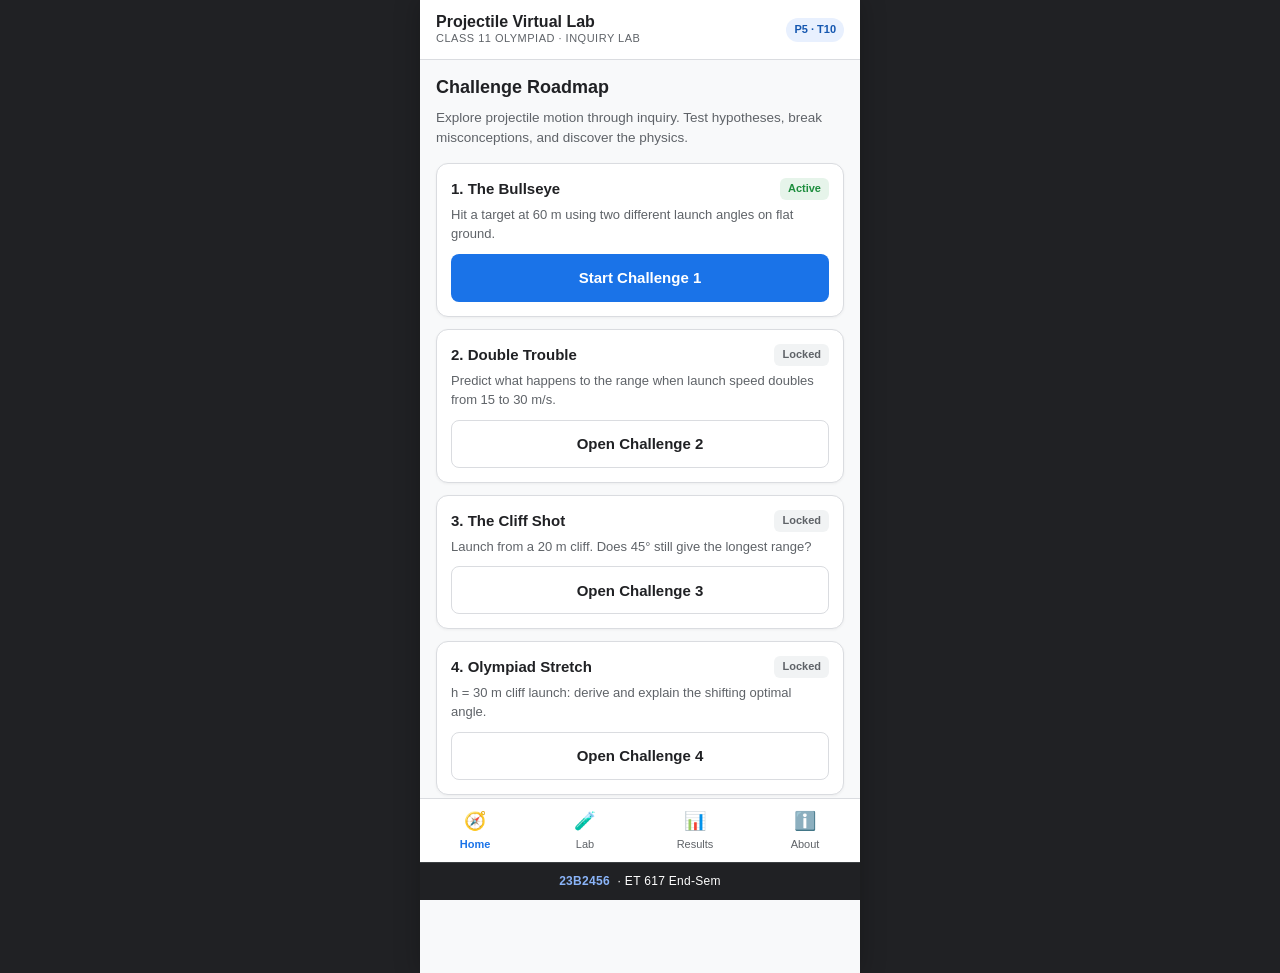
==== index.html @ 943bfa54 "feat: skeleton, physics, tests" ====
<!DOCTYPE html>
<html lang="en">
<head>
  <meta charset="UTF-8">
  <meta name="viewport" content="width=device-width, initial-scale=1.0, maximum-scale=1.0, user-scalable=no">
  <meta name="description" content="Projectile Motion Inquiry Virtual Lab for Class 11 Olympiad Physics">
  <title>Projectile Lab - 23B2456</title>
  <link rel="stylesheet" href="css/style.css">
</head>
<body>
  <div id="app">
    <!-- Header -->
    <header class="app-header">
      <div class="app-title-group">
        <h1 id="header-title">Projectile Virtual Lab</h1>
        <div class="sub" id="header-sub">Class 11 Olympiad · Inquiry Lab</div>
      </div>
      <span class="badge-tag" id="header-badge">P5 · T10</span>
    </header>

    <!-- Main Screens Container -->
    <main>
      <!-- Screen 1: Home (#/home) -->
      <section id="screen-home" class="screen">
        <h2 class="screen-heading">Challenge Roadmap</h2>
        <p class="screen-intro">Explore projectile motion through inquiry. Test hypotheses, break misconceptions, and discover the physics.</p>

        <div id="home-challenge-list">
          <div class="card" id="card-ch1">
            <div class="card-title">
              <span>1. The Bullseye</span>
              <span class="badge-status unlocked">Active</span>
            </div>
            <div class="card-desc">Hit a target at 60 m using two different launch angles on flat ground.</div>
            <a href="#/predict/1" class="btn btn-primary">Start Challenge 1</a>
          </div>

          <div class="card" id="card-ch2">
            <div class="card-title">
              <span>2. Double Trouble</span>
              <span class="badge-status">Locked</span>
            </div>
            <div class="card-desc">Predict what happens to the range when launch speed doubles from 15 to 30 m/s.</div>
            <a href="#/predict/2" class="btn btn-secondary">Open Challenge 2</a>
          </div>

          <div class="card" id="card-ch3">
            <div class="card-title">
              <span>3. The Cliff Shot</span>
              <span class="badge-status">Locked</span>
            </div>
            <div class="card-desc">Launch from a 20 m cliff. Does 45° still give the longest range?</div>
            <a href="#/predict/3" class="btn btn-secondary">Open Challenge 3</a>
          </div>

          <div class="card" id="card-ch4">
            <div class="card-title">
              <span>4. Olympiad Stretch</span>
              <span class="badge-status">Locked</span>
            </div>
            <div class="card-desc">h = 30 m cliff launch: derive and explain the shifting optimal angle.</div>
            <a href="#/predict/4" class="btn btn-secondary">Open Challenge 4</a>
          </div>
        </div>

        <div class="btn-row" style="margin-top: 14px;">
          <a href="#/about" class="btn btn-secondary">About Lab &amp; Token</a>
        </div>
      </section>

      <!-- Screen 2: Predict (#/predict or #/predict/:id) -->
      <section id="screen-predict" class="screen">
        <div class="card">
          <div class="card-title">
            <span id="predict-challenge-title">Hypothesis &amp; Prediction</span>
            <span class="badge-tag" id="predict-badge">Step 1 of 3</span>
          </div>
          <p class="card-desc" id="predict-challenge-desc">Form your hypothesis before running the experiment.</p>
        </div>

        <div class="route-placeholder" id="predict-container">
          <strong>Predict Screen Active</strong>
          <p>Learner selects/writes hypothesis and inputs prediction before testing in the Lab.</p>
        </div>

        <div class="btn-row" style="margin-top: 16px;">
          <a href="#/lab/1" class="btn btn-primary" id="predict-proceed-btn">Enter Virtual Lab &rarr;</a>
        </div>
      </section>

      <!-- Screen 3: Lab (#/lab or #/lab/:id) -->
      <section id="screen-lab" class="screen">
        <div class="card">
          <div class="card-title">
            <span id="lab-challenge-title">Virtual Lab: Trajectory Canvas</span>
            <span class="badge-tag" id="lab-badge">Experiment</span>
          </div>
          <p class="card-desc" id="lab-challenge-goal">Manipulate angle, speed, and height to observe trajectory.</p>
        </div>

        <div class="route-placeholder" id="lab-canvas-placeholder" style="min-height: 180px; display: flex; flex-direction: column; justify-content: center; align-items: center;">
          <strong style="color: var(--primary);">Canvas Simulation View</strong>
          <p>Interactive Canvas with ghost paths and steppers will be wired in Phase 2.</p>
        </div>

        <div class="btn-row" style="margin-top: 16px;">
          <a href="#/results/1" class="btn btn-primary" id="lab-results-btn">View Results &amp; Analysis &rarr;</a>
        </div>
      </section>

      <!-- Screen 4: Results (#/results or #/results/:id) -->
      <section id="screen-results" class="screen">
        <div class="card">
          <div class="card-title">
            <span id="results-title">Trial Results &amp; Data Table</span>
            <span class="badge-tag">Analysis</span>
          </div>
          <p class="card-desc">Compare predictions against experimental data.</p>
        </div>

        <div class="route-placeholder" id="results-container">
          <strong>Results Screen Active</strong>
          <p>Displays trial table, ghost trajectory comparisons, and range-vs-variable plots.</p>
        </div>

        <div class="btn-row" style="margin-top: 16px;">
          <a href="#/support/1" class="btn btn-accent" id="results-support-btn">Check Support Ladder &rarr;</a>
          <a href="#/summary" class="btn btn-primary" id="results-summary-btn">Go to Summary</a>
        </div>
      </section>

      <!-- Screen 5: Support / Revise (#/support or #/support/:id) -->
      <section id="screen-support" class="screen">
        <div class="card">
          <div class="card-title">
            <span id="support-title">Inquiry Support Ladder</span>
            <span class="badge-tag" style="background:#fef7e0; color:#b06000;">Scaffolding</span>
          </div>
          <p class="card-desc">Guided reflection to uncover misconceptions without giving away answers.</p>
        </div>

        <div class="route-placeholder" id="support-container">
          <strong>Support / Revise Screen Active</strong>
          <p>Multi-level support: Gap naming &rarr; Socratic question &rarr; Controlled sweep &rarr; Revise hypothesis.</p>
        </div>

        <div class="btn-row" style="margin-top: 16px;">
          <a href="#/lab/1" class="btn btn-primary" id="support-retest-btn">&larr; Return to Lab &amp; Re-test</a>
        </div>
      </section>

      <!-- Screen 6: Summary (#/summary) -->
      <section id="screen-summary" class="screen">
        <div class="card">
          <div class="card-title">
            <span>Inquiry Journey Summary</span>
            <span class="badge-tag">Progress</span>
          </div>
          <p class="card-desc">Key physical principles discovered during the inquiry.</p>
        </div>

        <div class="route-placeholder" id="summary-container">
          <strong>Summary Screen Active</strong>
          <p>Review completed challenges, synthesized formulas, and unlocked achievements.</p>
        </div>

        <div class="btn-row" style="margin-top: 16px;">
          <a href="#/home" class="btn btn-primary">&larr; Return to Roadmap</a>
        </div>
      </section>

      <!-- Screen 7: About (#/about) -->
      <section id="screen-about" class="screen">
        <div class="card">
          <div class="card-title">
            <span>About This Application</span>
            <span class="badge-tag">ET 617</span>
          </div>
          <p class="card-desc">Built for ET 617 End-Semester Examination.</p>
          <div style="font-size: 13.5px; line-height: 1.6; margin-top: 8px;">
            <p><strong>Candidate Roll No:</strong> 23B2456</p>
            <p><strong>Problem:</strong> P5 Inquiry-based virtual laboratory</p>
            <p><strong>Topic:</strong> T10 Projectile motion (angle &amp; speed vs range)</p>
            <p><strong>Learner:</strong> L6 Olympiad learner (Ananya, 16, Class 11)</p>
            <p><strong>Design Constraint:</strong> C3 Mobile-first, one-handed (360 px width)</p>
          </div>
        </div>

        <div class="card">
          <div class="card-title">
            <span>Physics Model &amp; Assumptions</span>
          </div>
          <div style="font-size: 13px; color: var(--text-muted); line-height: 1.5;">
            <ul style="padding-left: 18px;">
              <li>Ideal projectile motion: <strong>no air resistance</strong>.</li>
              <li>Gravitational acceleration <strong>g = 9.8 m/s²</strong> (uniform, downward).</li>
              <li>Flat landing surface at y = 0. Launch height h &ge; 0.</li>
              <li>Ranges R are measured horizontally from launch x = 0.</li>
            </ul>
          </div>
        </div>

        <div class="card">
          <div class="card-title">
            <span>C3: One-Handed Mobile Design</span>
          </div>
          <div style="font-size: 13px; color: var(--text-muted); line-height: 1.5;">
            <p>Optimized for 360 px screen width. All key actions, steppers, and navigation sit in the bottom thumb zone with tap targets &ge; 48 px. No drag-and-drop or hover-only interactions.</p>
          </div>
        </div>

        <div class="btn-row">
          <a href="#/home" class="btn btn-primary">&larr; Back to Challenges</a>
        </div>
      </section>
    </main>

    <!-- Persistent Bottom Navigation Bar (Thumb Zone) -->
    <nav class="bottom-nav" aria-label="Main Navigation">
      <a href="#/home" class="nav-item" id="nav-home">
        <span class="nav-icon">🧭</span>
        <span>Home</span>
      </a>
      <a href="#/lab/1" class="nav-item" id="nav-lab">
        <span class="nav-icon">🧪</span>
        <span>Lab</span>
      </a>
      <a href="#/results/1" class="nav-item" id="nav-results">
        <span class="nav-icon">📊</span>
        <span>Results</span>
      </a>
      <a href="#/about" class="nav-item" id="nav-about">
        <span class="nav-icon">ℹ️</span>
        <span>About</span>
      </a>
    </nav>

    <!-- Global Footer Visible on EVERY Screen -->
    <footer class="global-footer" id="app-footer">
      <span><strong>23B2456</strong> · ET 617 End-Sem</span>
    </footer>
  </div>

  <!-- Scripts -->
  <script src="js/config.js"></script>
  <script src="js/physics.js"></script>
  <script src="js/app.js"></script>
</body>
</html>
---- css/style.css ----
/* Projectile Virtual Lab - Mobile-First Styles (Constraint C3: 360px One-Handed) */

:root {
  --primary: #1a73e8;
  --primary-dark: #1557b0;
  --primary-light: #e8f0fe;
  --accent: #f2994a;
  --success: #1e8e3e;
  --danger: #d93025;
  --warning: #f9ab00;
  --bg-color: #f8f9fa;
  --surface: #ffffff;
  --text-main: #202124;
  --text-muted: #5f6368;
  --border: #dadce0;
  --border-focus: #1a73e8;
  --bottom-nav-height: 64px;
  --footer-height: 38px;
  --safe-bottom: calc(var(--bottom-nav-height) + var(--footer-height));
  --font-family: -apple-system, BlinkMacSystemFont, 'Segoe UI', Roboto, Helvetica, Arial, sans-serif;
}

* {
  box-sizing: border-box;
  margin: 0;
  padding: 0;
  -webkit-tap-highlight-color: transparent;
}

body {
  font-family: var(--font-family);
  background-color: #202124;
  color: var(--text-main);
  line-height: 1.45;
  font-size: 15px;
  display: flex;
  justify-content: center;
  min-height: 100vh;
  overflow-x: hidden;
}

/* App container constrained to 360px - 480px on desktop, 100% on mobile */
#app {
  width: 100%;
  max-width: 440px;
  min-height: 100vh;
  background-color: var(--bg-color);
  display: flex;
  flex-direction: column;
  position: relative;
  box-shadow: 0 0 24px rgba(0, 0, 0, 0.25);
  padding-bottom: var(--safe-bottom);
}

/* Header */
.app-header {
  background-color: var(--surface);
  border-bottom: 1px solid var(--border);
  padding: 12px 16px;
  position: sticky;
  top: 0;
  z-index: 100;
  display: flex;
  align-items: center;
  justify-content: space-between;
}

.app-title-group h1 {
  font-size: 16px;
  font-weight: 700;
  color: var(--text-main);
  line-height: 1.2;
}

.app-title-group .sub {
  font-size: 11px;
  color: var(--text-muted);
  text-transform: uppercase;
  letter-spacing: 0.5px;
}

.badge-tag {
  background: var(--primary-light);
  color: var(--primary-dark);
  font-size: 11px;
  font-weight: 600;
  padding: 4px 8px;
  border-radius: 12px;
}

/* Main Content Views */
main {
  flex: 1;
  padding: 14px 16px;
}

.screen {
  display: none;
  animation: fadeIn 0.15s ease-in-out;
}

.screen.active {
  display: block;
}

@keyframes fadeIn {
  from { opacity: 0; transform: translateY(4px); }
  to { opacity: 1; transform: translateY(0); }
}

/* Screen Typography & Card Components */
.screen-heading {
  font-size: 18px;
  font-weight: 700;
  margin-bottom: 8px;
  color: var(--text-main);
}

.screen-intro {
  font-size: 13.5px;
  color: var(--text-muted);
  margin-bottom: 16px;
}

.card {
  background: var(--surface);
  border: 1px solid var(--border);
  border-radius: 12px;
  padding: 14px;
  margin-bottom: 12px;
  box-shadow: 0 1px 3px rgba(0, 0, 0, 0.05);
}

.card-title {
  font-size: 15px;
  font-weight: 600;
  margin-bottom: 6px;
  display: flex;
  align-items: center;
  justify-content: space-between;
}

.card-desc {
  font-size: 13px;
  color: var(--text-muted);
  margin-bottom: 10px;
}

/* Thumb-Zone Action Buttons (C3: Tap target >= 48px) */
.btn {
  display: inline-flex;
  align-items: center;
  justify-content: center;
  min-height: 48px;
  padding: 0 20px;
  font-size: 15px;
  font-weight: 600;
  border-radius: 8px;
  border: none;
  cursor: pointer;
  text-decoration: none;
  user-select: none;
  transition: background-color 0.15s ease, transform 0.05s ease;
  width: 100%;
}

.btn:active {
  transform: scale(0.98);
}

.btn-primary {
  background-color: var(--primary);
  color: #ffffff;
}

.btn-primary:active {
  background-color: var(--primary-dark);
}

.btn-secondary {
  background-color: #ffffff;
  color: var(--text-main);
  border: 1px solid var(--border);
}

.btn-secondary:active {
  background-color: #f1f3f4;
}

.btn-accent {
  background-color: var(--accent);
  color: #ffffff;
}

.btn-row {
  display: flex;
  gap: 8px;
  margin-top: 10px;
}

.btn-row .btn {
  flex: 1;
}

/* Status Badges */
.badge-status {
  font-size: 11px;
  font-weight: 600;
  padding: 3px 8px;
  border-radius: 6px;
  background: #f1f3f4;
  color: var(--text-muted);
}

.badge-status.unlocked {
  background: #e6f4ea;
  color: var(--success);
}

.badge-status.completed {
  background: #ceead6;
  color: #0d652d;
}

/* Persistent Bottom Navigation (Thumb Zone) */
.bottom-nav {
  position: fixed;
  bottom: var(--footer-height);
  left: 50%;
  transform: translateX(-50%);
  width: 100%;
  max-width: 440px;
  height: var(--bottom-nav-height);
  background: var(--surface);
  border-top: 1px solid var(--border);
  display: flex;
  justify-content: space-around;
  align-items: center;
  z-index: 99;
}

.nav-item {
  flex: 1;
  display: flex;
  flex-direction: column;
  align-items: center;
  justify-content: center;
  height: 100%;
  min-height: 48px;
  text-decoration: none;
  color: var(--text-muted);
  font-size: 11px;
  font-weight: 500;
  transition: color 0.15s;
}

.nav-item .nav-icon {
  font-size: 18px;
  margin-bottom: 2px;
}

.nav-item.active {
  color: var(--primary);
  font-weight: 700;
}

/* Identity Footer on EVERY screen */
.global-footer {
  position: fixed;
  bottom: 0;
  left: 50%;
  transform: translateX(-50%);
  width: 100%;
  max-width: 440px;
  height: var(--footer-height);
  background: #202124;
  color: #ffffff;
  display: flex;
  align-items: center;
  justify-content: center;
  font-size: 12px;
  letter-spacing: 0.3px;
  font-weight: 500;
  z-index: 101;
  border-top: 1px solid #3c4043;
}

.global-footer strong {
  color: #8ab4f8;
  margin-right: 4px;
}

/* Placeholder box for initial phase */
.route-placeholder {
  background: #ffffff;
  border: 1px dashed var(--border);
  border-radius: 8px;
  padding: 16px;
  text-align: center;
  margin-top: 12px;
}

.route-placeholder p {
  color: var(--text-muted);
  font-size: 13px;
  margin-top: 6px;
}
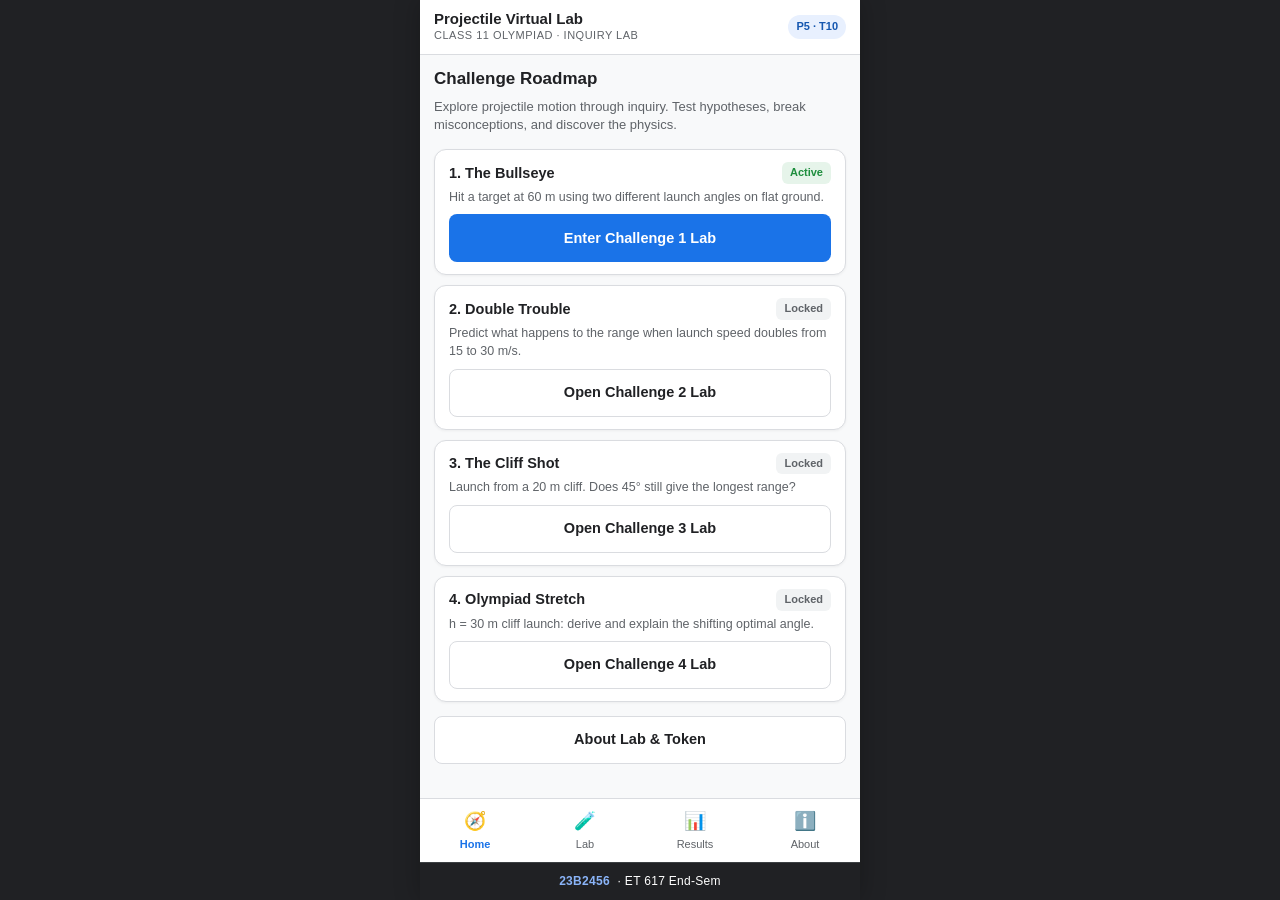
==== commit cd44cb5a: "feat: lab screen" ====
--- a/index.html
+++ b/index.html
@@ -32,7 +32,7 @@
               <span class="badge-status unlocked">Active</span>
             </div>
             <div class="card-desc">Hit a target at 60 m using two different launch angles on flat ground.</div>
-            <a href="#/predict/1" class="btn btn-primary">Start Challenge 1</a>
+            <a href="#/lab/1" class="btn btn-primary">Enter Challenge 1 Lab</a>
           </div>
 
           <div class="card" id="card-ch2">
@@ -41,7 +41,7 @@
               <span class="badge-status">Locked</span>
             </div>
             <div class="card-desc">Predict what happens to the range when launch speed doubles from 15 to 30 m/s.</div>
-            <a href="#/predict/2" class="btn btn-secondary">Open Challenge 2</a>
+            <a href="#/lab/2" class="btn btn-secondary">Open Challenge 2 Lab</a>
           </div>
 
           <div class="card" id="card-ch3">
@@ -50,7 +50,7 @@
               <span class="badge-status">Locked</span>
             </div>
             <div class="card-desc">Launch from a 20 m cliff. Does 45° still give the longest range?</div>
-            <a href="#/predict/3" class="btn btn-secondary">Open Challenge 3</a>
+            <a href="#/lab/3" class="btn btn-secondary">Open Challenge 3 Lab</a>
           </div>
 
           <div class="card" id="card-ch4">
@@ -59,7 +59,7 @@
               <span class="badge-status">Locked</span>
             </div>
             <div class="card-desc">h = 30 m cliff launch: derive and explain the shifting optimal angle.</div>
-            <a href="#/predict/4" class="btn btn-secondary">Open Challenge 4</a>
+            <a href="#/lab/4" class="btn btn-secondary">Open Challenge 4 Lab</a>
           </div>
         </div>
 
@@ -88,23 +88,94 @@
         </div>
       </section>
 
-      <!-- Screen 3: Lab (#/lab or #/lab/:id) -->
+      <!-- Screen 3: Lab Screen (#/lab or #/lab/:id) -->
       <section id="screen-lab" class="screen">
-        <div class="card">
-          <div class="card-title">
-            <span id="lab-challenge-title">Virtual Lab: Trajectory Canvas</span>
-            <span class="badge-tag" id="lab-badge">Experiment</span>
-          </div>
-          <p class="card-desc" id="lab-challenge-goal">Manipulate angle, speed, and height to observe trajectory.</p>
-        </div>
-
-        <div class="route-placeholder" id="lab-canvas-placeholder" style="min-height: 180px; display: flex; flex-direction: column; justify-content: center; align-items: center;">
-          <strong style="color: var(--primary);">Canvas Simulation View</strong>
-          <p>Interactive Canvas with ghost paths and steppers will be wired in Phase 2.</p>
-        </div>
-
-        <div class="btn-row" style="margin-top: 16px;">
-          <a href="#/results/1" class="btn btn-primary" id="lab-results-btn">View Results &amp; Analysis &rarr;</a>
+        <!-- Challenge Header Badge -->
+        <div style="display: flex; justify-content: space-between; align-items: center; margin-bottom: 6px;">
+          <span style="font-size: 13.5px; font-weight: 700; color: var(--text-main);" id="lab-challenge-title">Challenge 1: The Bullseye</span>
+          <span class="badge-tag">Canvas Lab</span>
+        </div>
+
+        <!-- Simulation Canvas -->
+        <div class="canvas-card">
+          <canvas id="sim-canvas" width="330" height="190"></canvas>
+        </div>
+
+        <!-- Notification Toast -->
+        <div id="lab-notification" class="lab-toast"></div>
+
+        <!-- Real-time Readouts -->
+        <div class="readouts-row">
+          <div class="readout-card">
+            <div class="readout-label">Range (R)</div>
+            <div class="readout-val" id="readout-range">-- m</div>
+          </div>
+          <div class="readout-card">
+            <div class="readout-label">Max Height (H)</div>
+            <div class="readout-val" id="readout-height">-- m</div>
+          </div>
+          <div class="readout-card">
+            <div class="readout-label">Flight Time (T)</div>
+            <div class="readout-val" id="readout-time">-- s</div>
+          </div>
+        </div>
+
+        <!-- Thumb-Zone Controls Card (C3: Mobile-First Steppers) -->
+        <div class="controls-card">
+          <!-- Launch Angle Stepper -->
+          <div class="control-group" id="control-group-theta">
+            <div class="control-header">
+              <span class="control-title">Angle (&theta;)</span>
+              <span class="control-value-badge" id="val-theta">45 °</span>
+            </div>
+            <div class="stepper-row">
+              <button type="button" class="btn-stepper" id="btn-minus-theta" aria-label="Decrease Angle by 1 degree">&minus;</button>
+              <input type="range" class="var-slider" id="slider-theta" min="0" max="90" step="1" value="45" aria-label="Angle Slider">
+              <button type="button" class="btn-stepper" id="btn-plus-theta" aria-label="Increase Angle by 1 degree">&plus;</button>
+            </div>
+            <div class="lock-note" id="lock-note-theta"></div>
+          </div>
+
+          <!-- Launch Speed Stepper -->
+          <div class="control-group" id="control-group-v">
+            <div class="control-header">
+              <span class="control-title">Speed (v)</span>
+              <span class="control-value-badge" id="val-v">20 m/s</span>
+            </div>
+            <div class="stepper-row">
+              <button type="button" class="btn-stepper" id="btn-minus-v" aria-label="Decrease Speed by 1 m/s">&minus;</button>
+              <input type="range" class="var-slider" id="slider-v" min="5" max="40" step="1" value="20" aria-label="Speed Slider">
+              <button type="button" class="btn-stepper" id="btn-plus-v" aria-label="Increase Speed by 1 m/s">&plus;</button>
+            </div>
+            <div class="lock-note" id="lock-note-v"></div>
+          </div>
+
+          <!-- Launch Height Stepper -->
+          <div class="control-group" id="control-group-h">
+            <div class="control-header">
+              <span class="control-title">Cliff Height (h)</span>
+              <span class="control-value-badge" id="val-h">0 m</span>
+            </div>
+            <div class="stepper-row">
+              <button type="button" class="btn-stepper" id="btn-minus-h" aria-label="Decrease Height by 1 meter">&minus;</button>
+              <input type="range" class="var-slider" id="slider-h" min="0" max="30" step="1" value="0" aria-label="Height Slider">
+              <button type="button" class="btn-stepper" id="btn-plus-h" aria-label="Increase Height by 1 meter">&plus;</button>
+            </div>
+            <div class="lock-note" id="lock-note-h"></div>
+          </div>
+        </div>
+
+        <!-- Thumb-Zone Primary Action: Launch Button -->
+        <div class="launch-bar">
+          <button type="button" class="btn btn-launch" id="btn-launch">
+            🚀 Launch Projectile
+          </button>
+        </div>
+
+        <!-- Secondary Actions Row -->
+        <div class="btn-row" style="margin-top: 8px;">
+          <button type="button" class="btn btn-secondary" id="btn-reset-trials" style="font-size: 13px;">Clear Trials</button>
+          <a href="#/results/1" class="btn btn-secondary" id="lab-results-btn" style="font-size: 13px;">Results &rarr;</a>
         </div>
       </section>
 
@@ -186,6 +257,22 @@
           </div>
         </div>
 
+        <!-- C3 One-Hand Mode Note -->
+        <div class="card" style="border-left: 4px solid var(--primary);">
+          <div class="card-title">
+            <span>📱 One-Hand Mode (Constraint C3)</span>
+          </div>
+          <div style="font-size: 13px; color: var(--text-muted); line-height: 1.55;">
+            <p>Designed specifically for <strong>360 px viewport width</strong> with zero horizontal scrolling. Primary controls sit in the lower 40% thumb zone:</p>
+            <ul style="padding-left: 18px; margin-top: 6px;">
+              <li><strong>Big &plus; / &minus; Steppers:</strong> 48&times;48 px tap targets for easy one-thumb precision without micro-dragging.</li>
+              <li><strong>Bottom Action Bar:</strong> 52 px Launch button easily reachable with one thumb.</li>
+              <li><strong>Fixed Bottom Navigation:</strong> Switch between Home, Lab, Results, and About using one thumb.</li>
+              <li><strong>Zero Hover-Only:</strong> Completely accessible via direct tap with no drag-and-drop required.</li>
+            </ul>
+          </div>
+        </div>
+
         <div class="card">
           <div class="card-title">
             <span>Physics Model &amp; Assumptions</span>
@@ -197,15 +284,6 @@
               <li>Flat landing surface at y = 0. Launch height h &ge; 0.</li>
               <li>Ranges R are measured horizontally from launch x = 0.</li>
             </ul>
-          </div>
-        </div>
-
-        <div class="card">
-          <div class="card-title">
-            <span>C3: One-Handed Mobile Design</span>
-          </div>
-          <div style="font-size: 13px; color: var(--text-muted); line-height: 1.5;">
-            <p>Optimized for 360 px screen width. All key actions, steppers, and navigation sit in the bottom thumb zone with tap targets &ge; 48 px. No drag-and-drop or hover-only interactions.</p>
           </div>
         </div>
 
@@ -244,6 +322,8 @@
   <!-- Scripts -->
   <script src="js/config.js"></script>
   <script src="js/physics.js"></script>
+  <script src="js/state.js"></script>
+  <script src="js/lab.js"></script>
   <script src="js/app.js"></script>
 </body>
 </html>
--- a/css/style.css
+++ b/css/style.css
@@ -4,9 +4,11 @@
   --primary: #1a73e8;
   --primary-dark: #1557b0;
   --primary-light: #e8f0fe;
-  --accent: #f2994a;
+  --accent: #e37400;
   --success: #1e8e3e;
+  --success-light: #e6f4ea;
   --danger: #d93025;
+  --danger-light: #fce8e6;
   --warning: #f9ab00;
   --bg-color: #f8f9fa;
   --surface: #ffffff;
@@ -39,7 +41,7 @@
   overflow-x: hidden;
 }
 
-/* App container constrained to 360px - 480px on desktop, 100% on mobile */
+/* App container constrained to 360px - 440px on desktop, 100% on mobile */
 #app {
   width: 100%;
   max-width: 440px;
@@ -56,7 +58,7 @@
 .app-header {
   background-color: var(--surface);
   border-bottom: 1px solid var(--border);
-  padding: 12px 16px;
+  padding: 10px 14px;
   position: sticky;
   top: 0;
   z-index: 100;
@@ -66,7 +68,7 @@
 }
 
 .app-title-group h1 {
-  font-size: 16px;
+  font-size: 15px;
   font-weight: 700;
   color: var(--text-main);
   line-height: 1.2;
@@ -91,7 +93,7 @@
 /* Main Content Views */
 main {
   flex: 1;
-  padding: 14px 16px;
+  padding: 12px 14px;
 }
 
 .screen {
@@ -110,40 +112,40 @@
 
 /* Screen Typography & Card Components */
 .screen-heading {
-  font-size: 18px;
+  font-size: 17px;
   font-weight: 700;
-  margin-bottom: 8px;
+  margin-bottom: 6px;
   color: var(--text-main);
 }
 
 .screen-intro {
-  font-size: 13.5px;
-  color: var(--text-muted);
-  margin-bottom: 16px;
+  font-size: 13px;
+  color: var(--text-muted);
+  margin-bottom: 14px;
 }
 
 .card {
   background: var(--surface);
   border: 1px solid var(--border);
   border-radius: 12px;
-  padding: 14px;
-  margin-bottom: 12px;
+  padding: 12px 14px;
+  margin-bottom: 10px;
   box-shadow: 0 1px 3px rgba(0, 0, 0, 0.05);
 }
 
 .card-title {
-  font-size: 15px;
-  font-weight: 600;
-  margin-bottom: 6px;
+  font-size: 14.5px;
+  font-weight: 600;
+  margin-bottom: 4px;
   display: flex;
   align-items: center;
   justify-content: space-between;
 }
 
 .card-desc {
-  font-size: 13px;
-  color: var(--text-muted);
-  margin-bottom: 10px;
+  font-size: 12.5px;
+  color: var(--text-muted);
+  margin-bottom: 8px;
 }
 
 /* Thumb-Zone Action Buttons (C3: Tap target >= 48px) */
@@ -152,8 +154,8 @@
   align-items: center;
   justify-content: center;
   min-height: 48px;
-  padding: 0 20px;
-  font-size: 15px;
+  padding: 0 16px;
+  font-size: 14.5px;
   font-weight: 600;
   border-radius: 8px;
   border: none;
@@ -192,6 +194,16 @@
   color: #ffffff;
 }
 
+.btn-danger-outline {
+  background-color: transparent;
+  color: var(--danger);
+  border: 1px solid var(--danger);
+}
+
+.btn-danger-outline:active {
+  background-color: var(--danger-light);
+}
+
 .btn-row {
   display: flex;
   gap: 8px;
@@ -220,6 +232,207 @@
 .badge-status.completed {
   background: #ceead6;
   color: #0d652d;
+}
+
+/* ==================================================== */
+/* LAB SCREEN SPECIFIC STYLES (Canvas, Readouts, Controls) */
+/* ==================================================== */
+
+.canvas-card {
+  background: var(--surface);
+  border: 1px solid var(--border);
+  border-radius: 12px;
+  overflow: hidden;
+  margin-bottom: 8px;
+  box-shadow: 0 1px 3px rgba(0, 0, 0, 0.06);
+}
+
+#sim-canvas {
+  width: 100%;
+  display: block;
+  touch-action: none;
+}
+
+/* Readouts Row */
+.readouts-row {
+  display: grid;
+  grid-template-columns: repeat(3, 1fr);
+  gap: 6px;
+  margin-bottom: 8px;
+}
+
+.readout-card {
+  background: var(--surface);
+  border: 1px solid var(--border);
+  border-radius: 8px;
+  padding: 6px 8px;
+  text-align: center;
+}
+
+.readout-label {
+  font-size: 10.5px;
+  text-transform: uppercase;
+  color: var(--text-muted);
+  font-weight: 600;
+  letter-spacing: 0.3px;
+}
+
+.readout-val {
+  font-size: 15px;
+  font-weight: 700;
+  color: var(--primary);
+  margin-top: 2px;
+}
+
+/* Notification Toast */
+.lab-toast {
+  display: none;
+  background: #202124;
+  color: #ffffff;
+  font-size: 12.5px;
+  font-weight: 500;
+  padding: 8px 12px;
+  border-radius: 8px;
+  margin-bottom: 8px;
+  text-align: center;
+  transition: opacity 0.2s ease;
+}
+
+.lab-toast.visible {
+  display: block;
+  animation: fadeIn 0.2s ease;
+}
+
+.lab-toast.success {
+  background: #0d652d;
+  color: #ffffff;
+}
+
+.lab-toast.info {
+  background: #1a73e8;
+  color: #ffffff;
+}
+
+/* Controls Bottom-Sheet / Container */
+.controls-card {
+  background: var(--surface);
+  border: 1px solid var(--border);
+  border-radius: 12px;
+  padding: 10px 12px;
+  margin-bottom: 8px;
+}
+
+.control-group {
+  margin-bottom: 8px;
+}
+
+.control-group:last-child {
+  margin-bottom: 0;
+}
+
+.control-header {
+  display: flex;
+  justify-content: space-between;
+  align-items: center;
+  margin-bottom: 4px;
+}
+
+.control-title {
+  font-size: 12.5px;
+  font-weight: 600;
+  color: var(--text-main);
+}
+
+.control-value-badge {
+  font-size: 13.5px;
+  font-weight: 700;
+  color: var(--primary);
+}
+
+/* One-Handed Stepper Component */
+.stepper-row {
+  display: flex;
+  align-items: center;
+  gap: 8px;
+}
+
+.btn-stepper {
+  flex: 0 0 54px;
+  height: 48px;
+  min-height: 48px;
+  border-radius: 8px;
+  border: 1px solid var(--border);
+  background: #f8f9fa;
+  color: var(--text-main);
+  font-size: 20px;
+  font-weight: 600;
+  display: flex;
+  align-items: center;
+  justify-content: center;
+  cursor: pointer;
+  touch-action: manipulation;
+  user-select: none;
+}
+
+.btn-stepper:active:not(:disabled) {
+  background: #e8eaed;
+  transform: scale(0.96);
+}
+
+.btn-stepper:disabled {
+  opacity: 0.35;
+  cursor: not-allowed;
+}
+
+/* Secondary Range Slider */
+.var-slider {
+  flex: 1;
+  height: 36px;
+  accent-color: var(--primary);
+  cursor: pointer;
+}
+
+.var-slider:disabled {
+  opacity: 0.35;
+  cursor: not-allowed;
+}
+
+.lock-note {
+  font-size: 11px;
+  color: #b06000;
+  margin-top: 2px;
+  font-weight: 500;
+  display: none;
+}
+
+.locked-var .control-title {
+  color: var(--text-muted);
+}
+
+.locked-var .control-value-badge {
+  color: var(--text-muted);
+}
+
+/* Launch Action Bar (Thumb-Zone Priority) */
+.launch-bar {
+  margin-top: 4px;
+}
+
+.btn-launch {
+  height: 52px;
+  min-height: 52px;
+  font-size: 16px;
+  font-weight: 700;
+  letter-spacing: 0.5px;
+  background: var(--primary);
+  color: #ffffff;
+  border-radius: 10px;
+  box-shadow: 0 2px 6px rgba(26, 115, 232, 0.3);
+}
+
+.btn-launch:active {
+  background: var(--primary-dark);
+  box-shadow: 0 1px 3px rgba(26, 115, 232, 0.4);
 }
 
 /* Persistent Bottom Navigation (Thumb Zone) */
@@ -290,7 +503,7 @@
   margin-right: 4px;
 }
 
-/* Placeholder box for initial phase */
+/* Placeholder box */
 .route-placeholder {
   background: #ffffff;
   border: 1px dashed var(--border);
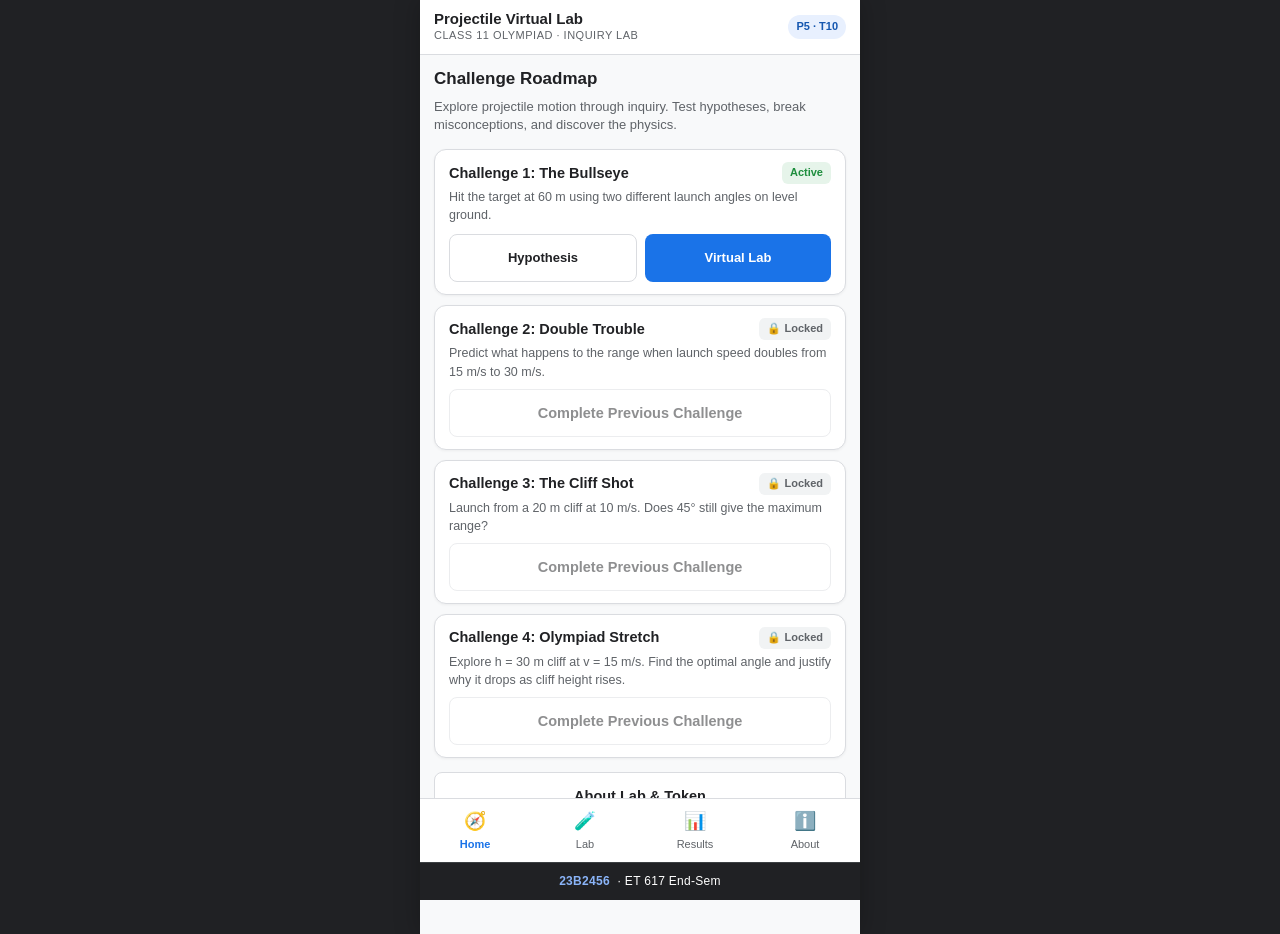
==== commit 909b0eaf: "feat: challenges and screens" ====
--- a/index.html
+++ b/index.html
@@ -322,6 +322,7 @@
   <!-- Scripts -->
   <script src="js/config.js"></script>
   <script src="js/physics.js"></script>
+  <script src="js/content.js"></script>
   <script src="js/state.js"></script>
   <script src="js/lab.js"></script>
   <script src="js/app.js"></script>
--- a/css/style.css
+++ b/css/style.css
@@ -518,3 +518,185 @@
   font-size: 13px;
   margin-top: 6px;
 }
+
+
+/* ==================================================== */
+/* PREDICT SCREEN & FORM STYLES */
+/* ==================================================== */
+
+.predict-form {
+  margin-top: 10px;
+}
+
+.mcq-option-list {
+  display: flex;
+  flex-direction: column;
+  gap: 8px;
+  margin: 12px 0;
+}
+
+.mcq-option {
+  display: flex;
+  align-items: center;
+  gap: 10px;
+  background: #ffffff;
+  border: 1.5px solid var(--border);
+  border-radius: 8px;
+  padding: 12px 14px;
+  cursor: pointer;
+  font-size: 14px;
+  font-weight: 500;
+  transition: all 0.15s ease;
+  user-select: none;
+  min-height: 48px;
+}
+
+.mcq-option:active {
+  background: var(--primary-light);
+}
+
+.mcq-option.selected {
+  border-color: var(--primary);
+  background: var(--primary-light);
+  color: var(--primary-dark);
+  font-weight: 600;
+}
+
+.mcq-option input[type="radio"] {
+  accent-color: var(--primary);
+  width: 18px;
+  height: 18px;
+}
+
+.numeric-input-group {
+  display: flex;
+  align-items: center;
+  gap: 8px;
+  margin: 14px 0;
+}
+
+.num-input {
+  flex: 1;
+  height: 48px;
+  border: 1.5px solid var(--border);
+  border-radius: 8px;
+  padding: 0 14px;
+  font-size: 16px;
+  font-weight: 600;
+  color: var(--text-main);
+  outline: none;
+}
+
+.num-input:focus {
+  border-color: var(--border-focus);
+}
+
+.unit-addon {
+  font-size: 15px;
+  font-weight: 600;
+  color: var(--text-muted);
+  min-width: 30px;
+}
+
+.baseline-box {
+  background: #f1f3f4;
+  border-left: 4px solid var(--primary);
+  border-radius: 6px;
+  padding: 10px 12px;
+  font-size: 13px;
+  margin-bottom: 12px;
+  line-height: 1.45;
+}
+
+/* ==================================================== */
+/* RESULTS SCREEN & TRIAL TABLE */
+/* ==================================================== */
+
+.table-responsive {
+  width: 100%;
+  overflow-x: auto;
+  margin-top: 8px;
+  border-radius: 8px;
+  border: 1px solid var(--border);
+}
+
+.trial-table {
+  width: 100%;
+  border-collapse: collapse;
+  font-size: 12.5px;
+  text-align: center;
+  background: #ffffff;
+}
+
+.trial-table th {
+  background: #f1f3f4;
+  padding: 8px 6px;
+  font-weight: 600;
+  color: var(--text-muted);
+  border-bottom: 1px solid var(--border);
+}
+
+.trial-table td {
+  padding: 8px 6px;
+  border-bottom: 1px solid #edf0f2;
+  color: var(--text-main);
+}
+
+.trial-table tr.highlight-hit td {
+  background-color: #e6f4ea;
+  font-weight: 700;
+  color: #0d652d;
+}
+
+/* Mini Bar Chart for Trials */
+.mini-chart {
+  display: flex;
+  flex-direction: column;
+  gap: 6px;
+  margin: 12px 0;
+}
+
+.chart-bar-row {
+  display: flex;
+  align-items: center;
+  gap: 8px;
+  font-size: 11.5px;
+}
+
+.chart-label {
+  flex: 0 0 60px;
+  font-weight: 600;
+  color: var(--text-muted);
+  text-align: right;
+}
+
+.chart-bar-bg {
+  flex: 1;
+  height: 20px;
+  background: #f1f3f4;
+  border-radius: 4px;
+  overflow: hidden;
+  position: relative;
+}
+
+.chart-bar-fill {
+  height: 100%;
+  background: var(--primary);
+  border-radius: 4px;
+  transition: width 0.3s ease;
+}
+
+.chart-bar-fill.hit {
+  background: var(--success);
+}
+
+.chart-val {
+  flex: 0 0 45px;
+  font-weight: 700;
+  color: var(--text-main);
+}
+
+.spot-flaw-card {
+  border: 1.5px dashed var(--accent);
+  background: #fff8e1;
+}
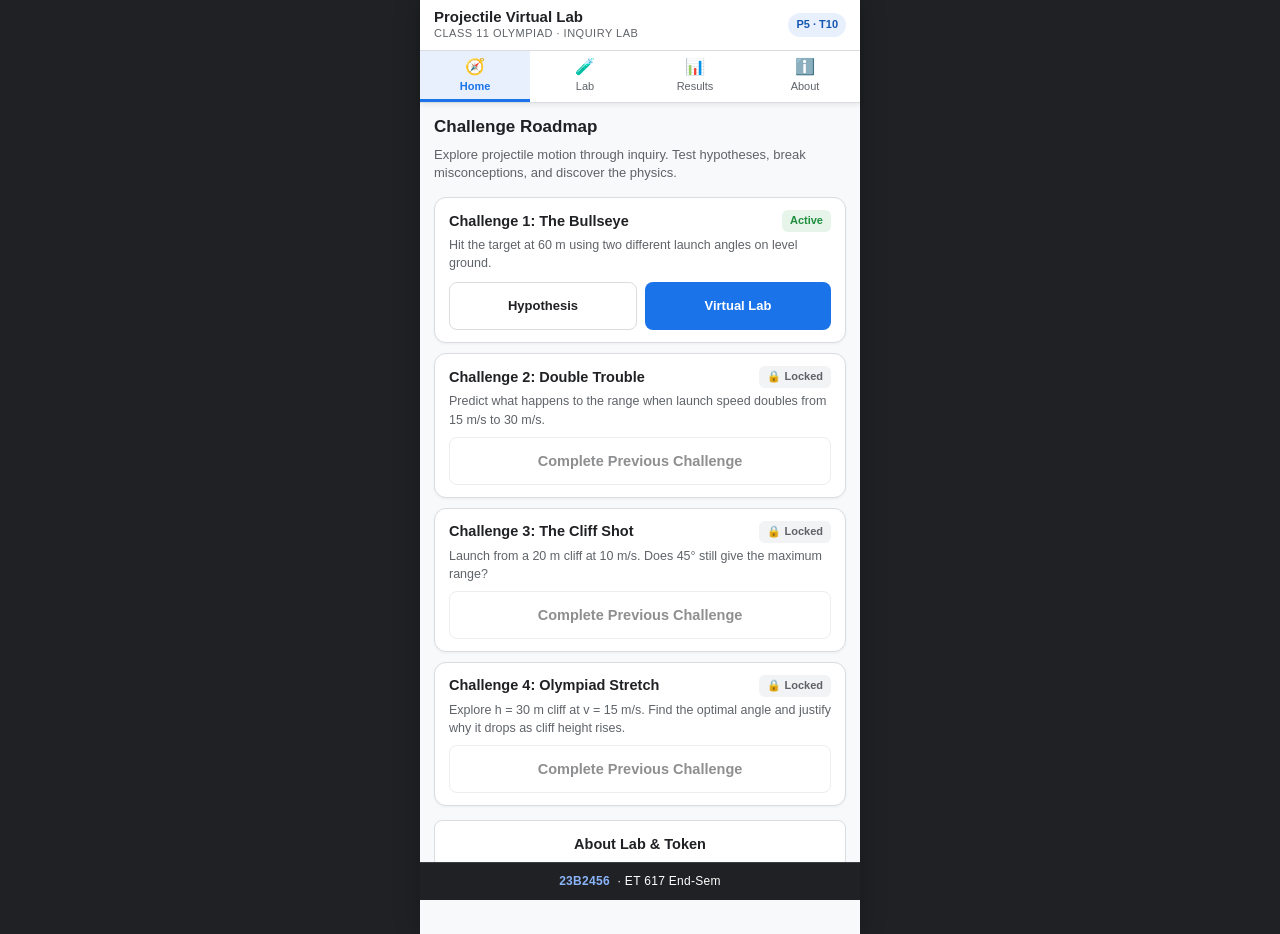
==== commit d87d7fd2: "feat(ui): relocate navigation menu to top of phone" ====
--- a/index.html
+++ b/index.html
@@ -9,13 +9,35 @@
 </head>
 <body>
   <div id="app">
-    <!-- Header -->
-    <header class="app-header">
-      <div class="app-title-group">
-        <h1 id="header-title">Projectile Virtual Lab</h1>
-        <div class="sub" id="header-sub">Class 11 Olympiad · Inquiry Lab</div>
+    <!-- Top Header & Menu Tab Navigation -->
+    <header class="app-top-bar">
+      <div class="app-header">
+        <div class="app-title-group">
+          <h1 id="header-title">Projectile Virtual Lab</h1>
+          <div class="sub" id="header-sub">Class 11 Olympiad · Inquiry Lab</div>
+        </div>
+        <span class="badge-tag" id="header-badge">P5 · T10</span>
       </div>
-      <span class="badge-tag" id="header-badge">P5 · T10</span>
+
+      <!-- Top Menu Tab Bar -->
+      <nav class="top-nav" aria-label="Main Navigation">
+        <a href="#/home" class="nav-item" id="nav-home">
+          <span class="nav-icon">🧭</span>
+          <span>Home</span>
+        </a>
+        <a href="#/lab/1" class="nav-item" id="nav-lab">
+          <span class="nav-icon">🧪</span>
+          <span>Lab</span>
+        </a>
+        <a href="#/results/1" class="nav-item" id="nav-results">
+          <span class="nav-icon">📊</span>
+          <span>Results</span>
+        </a>
+        <a href="#/about" class="nav-item" id="nav-about">
+          <span class="nav-icon">ℹ️</span>
+          <span>About</span>
+        </a>
+      </nav>
     </header>
 
     <!-- Main Screens Container -->
@@ -287,31 +309,32 @@
           </div>
         </div>
 
+        <!-- AI Functionality Disclosure -->
+        <div class="card">
+          <div class="card-title">
+            <span>🤖 AI Socratic Guide &amp; Safety</span>
+          </div>
+          <div style="font-size: 13px; color: var(--text-muted); line-height: 1.55;">
+            <p>Powered by <strong>Google Gemini REST API</strong> through a Vercel serverless function (<code>/api/feedback</code>). The engine provides Socratic questions (&le; 25 words) without revealing numerical answers. All responses pass through a strict regex-based answer-leak validator, with automatic offline rule-based fallback when offline or without an API key.</p>
+          </div>
+        </div>
+
+        <!-- Storage & Session Reset -->
+        <div class="card">
+          <div class="card-title">
+            <span>Session &amp; Progress Management</span>
+          </div>
+          <p class="card-desc">Clear local storage and reset all challenge progress to start fresh.</p>
+          <button type="button" class="btn btn-danger-outline" id="btn-reset-all" style="font-size: 13.5px; height: 44px; min-height: 44px;">
+            ⚠️ Reset All Progress &amp; Data
+          </button>
+        </div>
+
         <div class="btn-row">
           <a href="#/home" class="btn btn-primary">&larr; Back to Challenges</a>
         </div>
       </section>
     </main>
-
-    <!-- Persistent Bottom Navigation Bar (Thumb Zone) -->
-    <nav class="bottom-nav" aria-label="Main Navigation">
-      <a href="#/home" class="nav-item" id="nav-home">
-        <span class="nav-icon">🧭</span>
-        <span>Home</span>
-      </a>
-      <a href="#/lab/1" class="nav-item" id="nav-lab">
-        <span class="nav-icon">🧪</span>
-        <span>Lab</span>
-      </a>
-      <a href="#/results/1" class="nav-item" id="nav-results">
-        <span class="nav-icon">📊</span>
-        <span>Results</span>
-      </a>
-      <a href="#/about" class="nav-item" id="nav-about">
-        <span class="nav-icon">ℹ️</span>
-        <span>About</span>
-      </a>
-    </nav>
 
     <!-- Global Footer Visible on EVERY Screen -->
     <footer class="global-footer" id="app-footer">
@@ -323,7 +346,10 @@
   <script src="js/config.js"></script>
   <script src="js/physics.js"></script>
   <script src="js/content.js"></script>
+  <script src="js/validator.js"></script>
   <script src="js/state.js"></script>
+  <script src="js/diagnose.js"></script>
+  <script src="js/ai.js"></script>
   <script src="js/lab.js"></script>
   <script src="js/app.js"></script>
 </body>
--- a/css/style.css
+++ b/css/style.css
@@ -16,9 +16,9 @@
   --text-muted: #5f6368;
   --border: #dadce0;
   --border-focus: #1a73e8;
-  --bottom-nav-height: 64px;
+  --top-nav-height: 52px;
   --footer-height: 38px;
-  --safe-bottom: calc(var(--bottom-nav-height) + var(--footer-height));
+  --safe-bottom: calc(var(--footer-height) + 16px);
   --font-family: -apple-system, BlinkMacSystemFont, 'Segoe UI', Roboto, Helvetica, Arial, sans-serif;
 }
 
@@ -54,14 +54,11 @@
   padding-bottom: var(--safe-bottom);
 }
 
-/* Header */
+/* Header within top bar */
 .app-header {
   background-color: var(--surface);
   border-bottom: 1px solid var(--border);
   padding: 10px 14px;
-  position: sticky;
-  top: 0;
-  z-index: 100;
   display: flex;
   align-items: center;
   justify-content: space-between;
@@ -435,21 +432,34 @@
   box-shadow: 0 1px 3px rgba(26, 115, 232, 0.4);
 }
 
-/* Persistent Bottom Navigation (Thumb Zone) */
-.bottom-nav {
-  position: fixed;
-  bottom: var(--footer-height);
-  left: 50%;
-  transform: translateX(-50%);
+/* Top Header & Navigation Container (Sticky at top of phone) */
+.app-top-bar {
+  position: sticky;
+  top: 0;
+  z-index: 100;
+  background-color: var(--surface);
+  box-shadow: 0 2px 5px rgba(0, 0, 0, 0.08);
+}
+
+.app-header {
+  background-color: var(--surface);
+  border-bottom: 1px solid var(--border);
+  padding: 8px 14px;
+  display: flex;
+  align-items: center;
+  justify-content: space-between;
+}
+
+/* Top Navigation Tab Bar */
+.top-nav, .bottom-nav {
   width: 100%;
-  max-width: 440px;
-  height: var(--bottom-nav-height);
+  height: var(--top-nav-height);
   background: var(--surface);
-  border-top: 1px solid var(--border);
+  border-bottom: 1px solid var(--border);
   display: flex;
   justify-content: space-around;
   align-items: center;
-  z-index: 99;
+  position: relative;
 }
 
 .nav-item {
@@ -464,17 +474,20 @@
   color: var(--text-muted);
   font-size: 11px;
   font-weight: 500;
-  transition: color 0.15s;
+  transition: all 0.15s ease;
+  border-bottom: 3px solid transparent;
 }
 
 .nav-item .nav-icon {
-  font-size: 18px;
-  margin-bottom: 2px;
+  font-size: 16px;
+  margin-bottom: 1px;
 }
 
 .nav-item.active {
   color: var(--primary);
   font-weight: 700;
+  border-bottom: 3px solid var(--primary);
+  background: var(--primary-light);
 }
 
 /* Identity Footer on EVERY screen */
@@ -700,3 +713,144 @@
   border: 1.5px dashed var(--accent);
   background: #fff8e1;
 }
+
+
+/* ==================================================== */
+/* SUPPORT LADDER & SCAFFOLDING STYLES */
+/* ==================================================== */
+
+.ladder-stepper-nav {
+  display: flex;
+  justify-content: space-between;
+  margin-bottom: 12px;
+  background: #ffffff;
+  padding: 8px 10px;
+  border-radius: 8px;
+  border: 1px solid var(--border);
+}
+
+.ladder-step-indicator {
+  display: flex;
+  align-items: center;
+  gap: 4px;
+  font-size: 11.5px;
+  font-weight: 600;
+  color: var(--text-muted);
+}
+
+.ladder-step-indicator.active {
+  color: var(--primary);
+}
+
+.ladder-step-indicator.done {
+  color: var(--success);
+}
+
+.ladder-step-circle {
+  width: 20px;
+  height: 20px;
+  border-radius: 50%;
+  background: #e8eaed;
+  display: flex;
+  align-items: center;
+  justify-content: center;
+  font-size: 10px;
+}
+
+.ladder-step-indicator.active .ladder-step-circle {
+  background: var(--primary);
+  color: #ffffff;
+}
+
+.ladder-step-indicator.done .ladder-step-circle {
+  background: var(--success);
+  color: #ffffff;
+}
+
+.socratic-box {
+  background: #fef7e0;
+  border-left: 4px solid var(--warning);
+  border-radius: 8px;
+  padding: 12px 14px;
+  margin: 10px 0;
+  font-size: 13.5px;
+  line-height: 1.55;
+  color: #372b02;
+}
+
+.harder-followup-card {
+  background: #f3e8fd;
+  border-left: 4px solid #8430ce;
+  border-radius: 8px;
+  padding: 12px 14px;
+  margin: 10px 0;
+  text-align: left;
+}
+
+.harder-followup-title {
+  font-size: 13.5px;
+  font-weight: 700;
+  color: #581694;
+  margin-bottom: 4px;
+}
+
+.harder-followup-text {
+  font-size: 13px;
+  line-height: 1.5;
+  color: #2e1065;
+}
+
+/* Range-vs-Variable Chart Container */
+.sweep-graph-container {
+  background: #ffffff;
+  border: 1px solid var(--border);
+  border-radius: 8px;
+  padding: 10px;
+  margin: 10px 0;
+  position: relative;
+}
+
+.sweep-svg {
+  width: 100%;
+  height: 160px;
+  display: block;
+}
+
+.sweep-legend {
+  display: flex;
+  justify-content: space-between;
+  font-size: 11px;
+  color: var(--text-muted);
+  margin-top: 4px;
+  padding: 0 4px;
+}
+
+/* Discovery Principles Card on Summary */
+.principle-item {
+  display: flex;
+  gap: 10px;
+  padding: 10px 0;
+  border-bottom: 1px solid #edf0f2;
+}
+
+.principle-item:last-child {
+  border-bottom: none;
+}
+
+.principle-icon {
+  font-size: 20px;
+  flex: 0 0 28px;
+}
+
+.principle-content h4 {
+  font-size: 13.5px;
+  font-weight: 700;
+  color: var(--text-main);
+  margin-bottom: 2px;
+}
+
+.principle-content p {
+  font-size: 12.5px;
+  color: var(--text-muted);
+  line-height: 1.45;
+}
